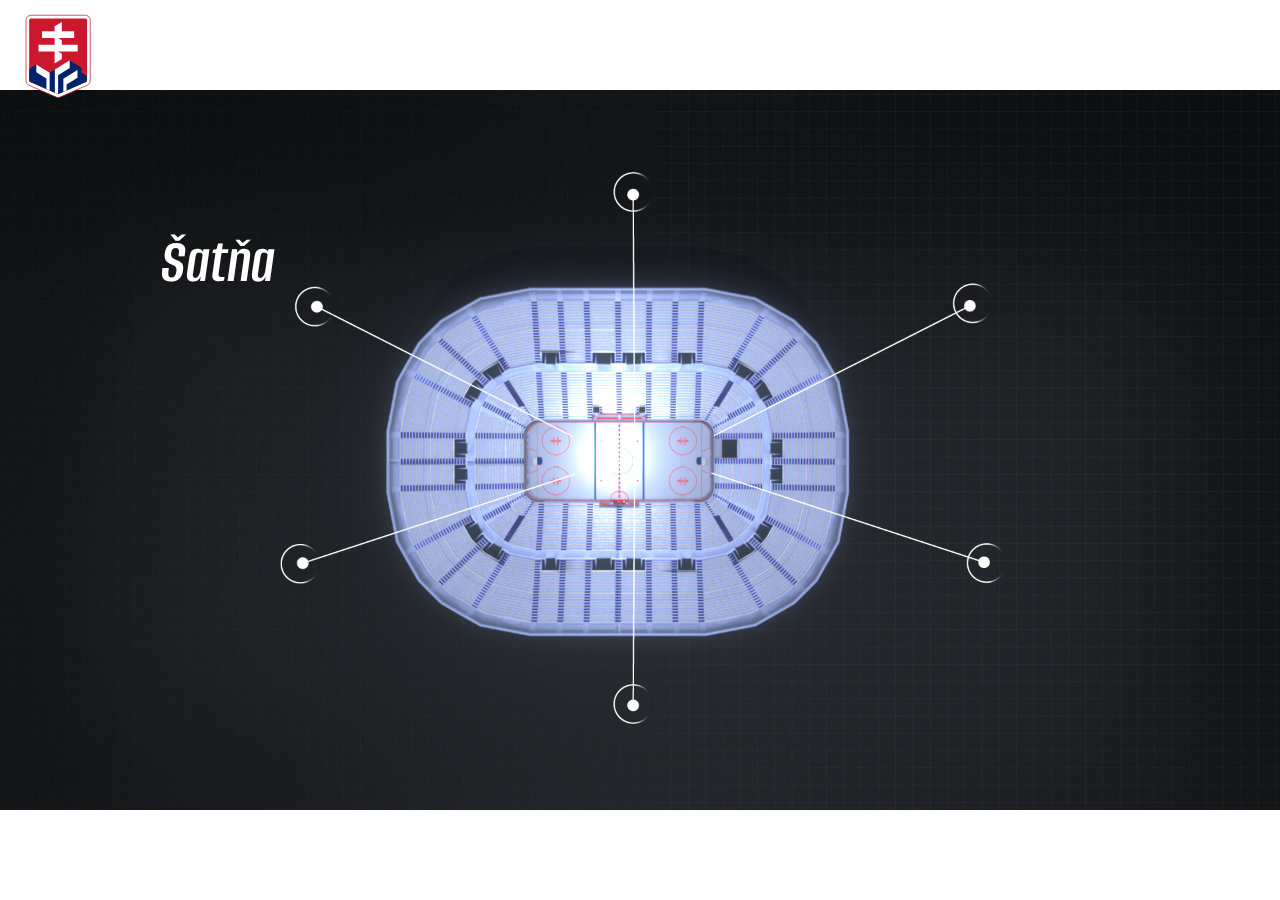
==== index1.html @ b9483759 "cable gl integration test" ====
<!DOCTYPE html>
<html lang="en">
<head>
    <meta charset="UTF-8">
    <meta name="viewport" content="width=device-width, initial-scale=1.0">
    <title>Hall of Fame</title>
    <link rel="stylesheet" href="css/index.css"> <!-- Link to the CSS file -->
    <link rel="preconnect" href="https://fonts.googleapis.com">
    <link rel="preconnect" href="https://fonts.gstatic.com" crossorigin>
    <link href="https://fonts.googleapis.com/css2?family=Alumni+Sans:ital,wght@0,100..900;1,100..900&display=swap" rel="stylesheet">
    <script src="js/index.js" defer></script> <!-- Link to the JavaScript file -->
</head>
<body>
    <div class="image-container">
        <img src="assets/stadium.png" alt="stadium" class="background-image">
        <img src="assets/clicks.png" alt="clicks overlay" class="overlay-image">
        <div class="overlay-text top-left">
            <img src="assets/logo-biele.svg" alt="Logo" class="logo-image">
        </div>
        <div class="overlay-text top-right">
            <svg xmlns="http://www.w3.org/2000/svg" width="60" height="30" viewBox="0 0 60 30" fill="none">
                <rect width="60" height="4" rx="2" fill="white"></rect>
                <rect y="13" width="60" height="4" rx="2" fill="white"></rect>
                <rect y="26" width="60" height="4" rx="2" fill="white"></rect>
            </svg>
        </div>
        <a href="locker-room.html" class="overlay-text clickable-title locker-room">Šatňa</a>
    </div>
</body>
</html>
---- css/index.css ----
* {
    margin: 0;
    padding: 0;
    box-sizing: border-box;
}

body, html {
    width: 100%;
    height: 100%;
    overflow: hidden;
    display: flex;
    justify-content: center;
    align-items: center;
    position: relative;
}

.image-container {
    position: relative;
    width: 100vw;
    height: 100vh;
    display: flex;
    justify-content: center;
    align-items: center;
    aspect-ratio: 16 / 9; /* Maintain a 16:9 aspect ratio */
}

.background-image, .overlay-image {
    width: 100%;
    height: 100%;
    object-fit: contain;
    object-position: center;
}

.overlay-image {
    position: absolute;
    z-index: 2; /* Ensure it's layered on top */
}

.overlay-text {
    position: absolute;
    z-index: 3; /* Text and other content appear above the images */
    color: white;
    font-family: 'Alumni Sans', sans-serif;
    display: flex;
    align-items: center;
}

.top-left {
    top: -2%;
    left: -0.5%;
}

.top-right {
    top: 2%;
    right: 2%;
    font-size: 1.5vw; /* Scales text size with viewport width */
}

.logo-image {
    height: 16vh; /* Scales logo height with viewport height */
    width: auto;
}

svg {
    width: 100%;
    height: 50%;
    cursor: pointer;
}

.clickable-title {
    transform: translate(-50%, -50%); /* Adjusts position to truly center the element */
    color: white; /* Change the text color */
    font-family: 'Alumni Sans', sans-serif; /* Use the desired font */
    font-optical-sizing: auto;
    font-weight: 600;
    font-style: italic;
    font-size: 5vw; /* Adjust the font size as needed */
    text-align: center; /* Center align the text */
    z-index: 10; /* Ensure it appears above other content */
    cursor: pointer; /* Show pointer cursor on hover */
    text-decoration: none;
}

.clickable-title.highlight {
    text-shadow: 0 0 10px white, 0 0 20px white; /* White glowing shadow */
}

.locker-room {
    top: 29%; /* Center vertically */
    left: 17%; /* Center horizontally */ 
}
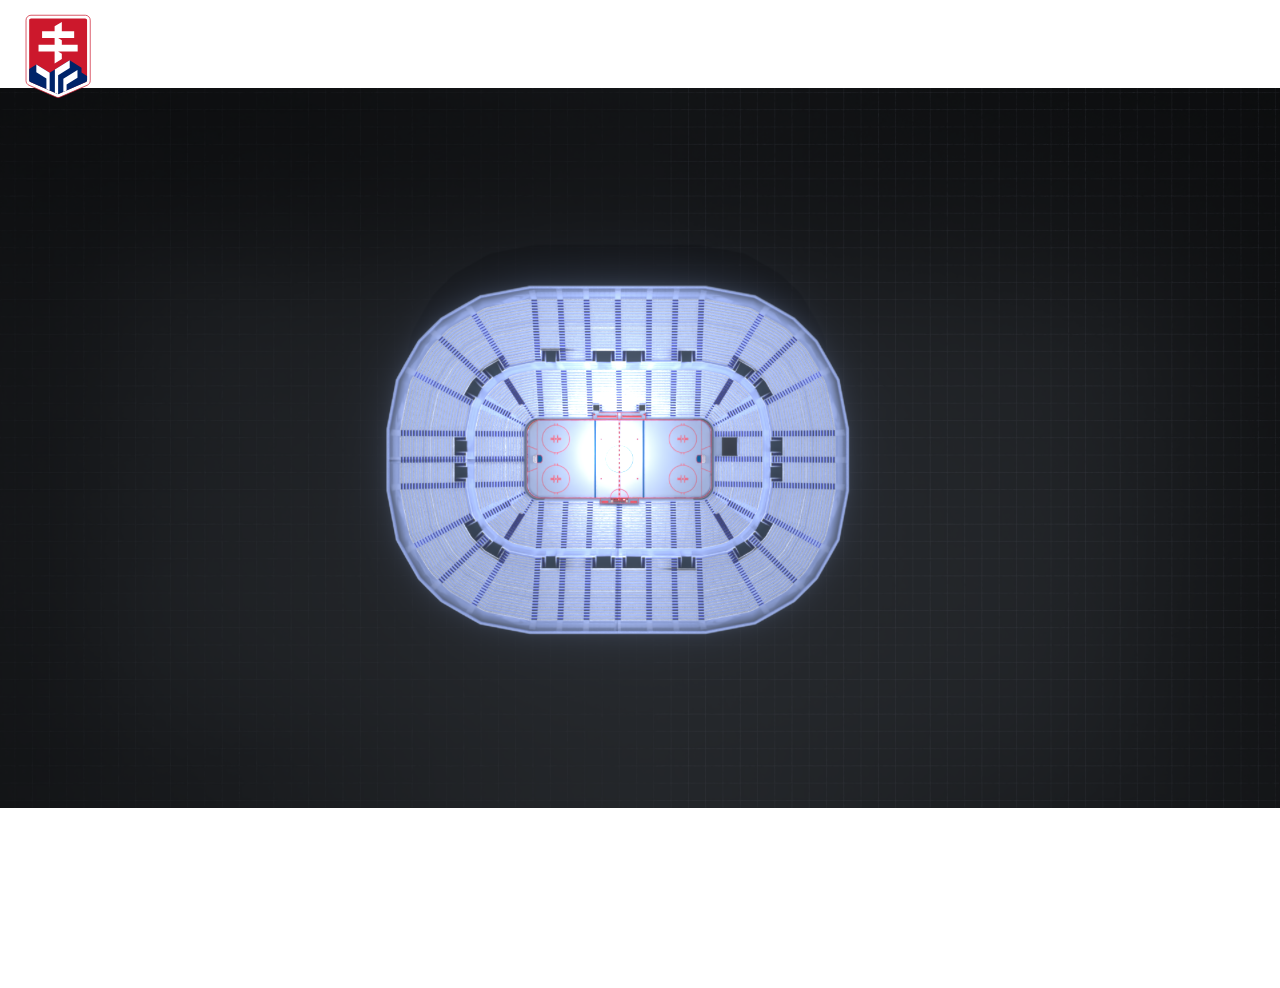
==== commit 028a1436: "preloading" ====
--- a/index1.html
+++ b/index1.html
@@ -4,11 +4,11 @@
     <meta charset="UTF-8">
     <meta name="viewport" content="width=device-width, initial-scale=1.0">
     <title>Hall of Fame</title>
-    <link rel="stylesheet" href="css/index.css"> <!-- Link to the CSS file -->
+    <link rel="preload stylesheet" href="css/index.css"> <!-- Link to the CSS file -->
     <link rel="preconnect" href="https://fonts.googleapis.com">
     <link rel="preconnect" href="https://fonts.gstatic.com" crossorigin>
-    <link href="https://fonts.googleapis.com/css2?family=Alumni+Sans:ital,wght@0,100..900;1,100..900&display=swap" rel="stylesheet">
-    <script src="js/index.js" defer></script> <!-- Link to the JavaScript file -->
+    <link rel="preload" href="https://fonts.googleapis.com/css2?family=Alumni+Sans:ital,wght@0,100..900;1,100..900&display=swap" rel="stylesheet">
+    <script rel="preload" src="js/index.js" defer></script> <!-- Link to the JavaScript file -->
 </head>
 <body>
     <div class="image-container">
--- a/css/index.css
+++ b/css/index.css
@@ -14,7 +14,8 @@
     position: relative;
 }
 
-.image-container {
+.container {
+    background: #000;
     position: relative;
     width: 100vw;
     height: 100vh;
@@ -27,8 +28,9 @@
 .background-image, .overlay-image {
     width: 100%;
     height: 100%;
-    object-fit: contain;
+    object-fit: cover;
     object-position: center;
+    border: 0px;
 }
 
 .overlay-image {
@@ -38,11 +40,12 @@
 
 .overlay-text {
     position: absolute;
-    z-index: 3; /* Text and other content appear above the images */
+    z-index: 999; /* Text and other content appear above the images */
     color: white;
     font-family: 'Alumni Sans', sans-serif;
     display: flex;
-    align-items: center;
+    flex-direction: column;
+    row-gap: 7vh;
 }
 
 .top-left {
@@ -68,7 +71,6 @@
 }
 
 .clickable-title {
-    transform: translate(-50%, -50%); /* Adjusts position to truly center the element */
     color: white; /* Change the text color */
     font-family: 'Alumni Sans', sans-serif; /* Use the desired font */
     font-optical-sizing: auto;
@@ -76,7 +78,7 @@
     font-style: italic;
     font-size: 5vw; /* Adjust the font size as needed */
     text-align: center; /* Center align the text */
-    z-index: 10; /* Ensure it appears above other content */
+    z-index: 999; /* Ensure it appears above other content */
     cursor: pointer; /* Show pointer cursor on hover */
     text-decoration: none;
 }
@@ -85,7 +87,28 @@
     text-shadow: 0 0 10px white, 0 0 20px white; /* White glowing shadow */
 }
 
-.locker-room {
-    top: 29%; /* Center vertically */
-    left: 17%; /* Center horizontally */ 
-}+.left-column {
+    max-width: 17vw;
+    align-items: start;
+    top: 17%; /* Center vertically */
+    left: 4%; /* Center horizontally */ 
+}
+.right-column {
+    max-width: 17vw;
+    align-items: end;
+    top: 17%; /* Center vertically */
+    right: 4%; /* Center horizontally */ 
+}
+
+.left-column a, .right-column a {
+    word-wrap: break-word; /* Allow long words to break and wrap to the next line */
+    white-space: normal;   /* Ensure normal wrapping behavior */
+}
+
+.left-column a {
+    text-align: left; 
+}
+.right-column a {
+    text-align: right; 
+}
+
